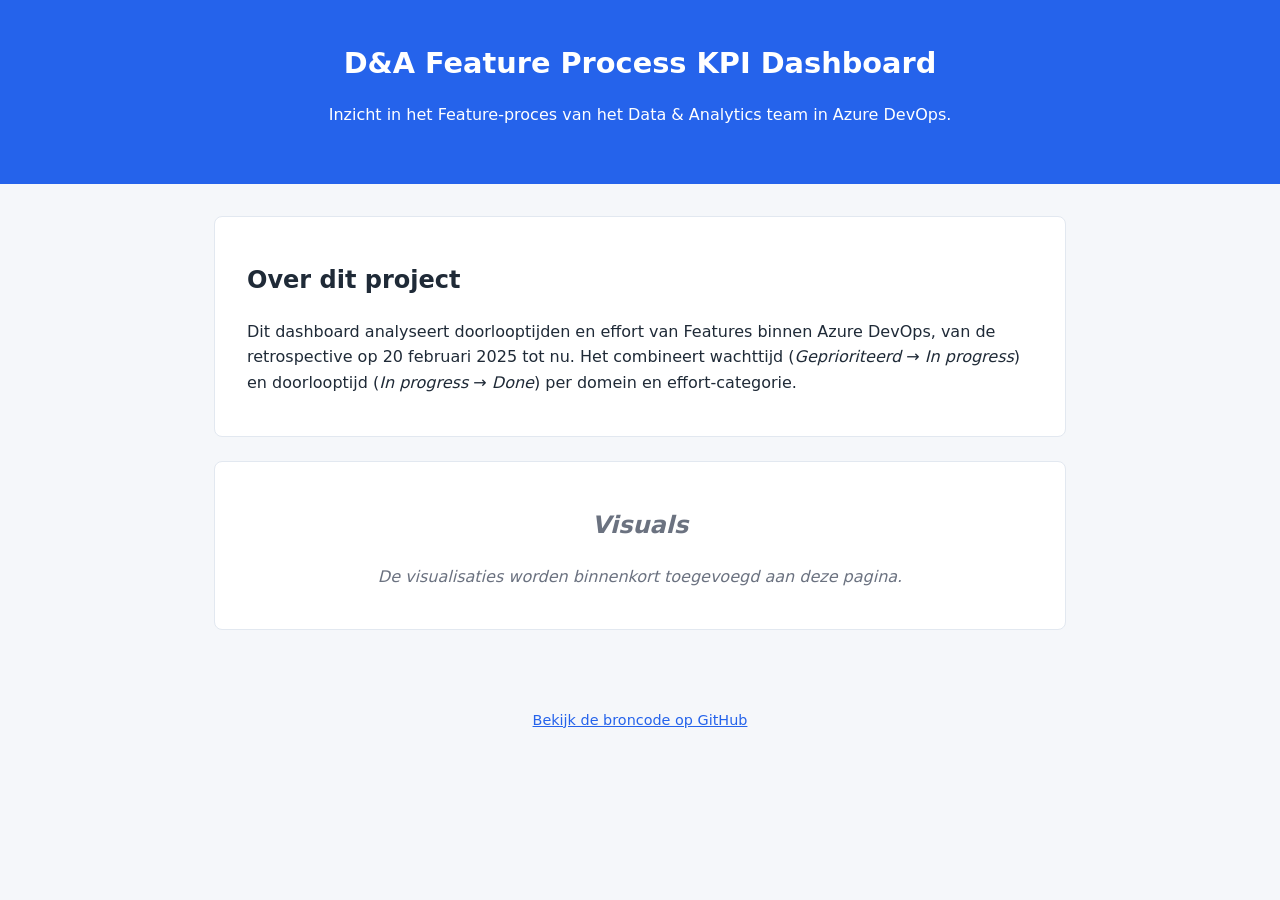
==== docs/index.html @ 0be003ab "Add GitHub pages" ====
<!DOCTYPE html>
<html lang="nl">
<head>
  <meta charset="UTF-8">
  <meta name="viewport" content="width=device-width, initial-scale=1.0">
  <title>D&A Feature Process KPI Dashboard</title>
  <link rel="stylesheet" href="assets/style.css">
</head>
<body>
  <header>
    <h1>D&amp;A Feature Process KPI Dashboard</h1>
    <p>Inzicht in het Feature-proces van het Data &amp; Analytics team in Azure DevOps.</p>
  </header>

  <main>
    <section class="card">
      <h2>Over dit project</h2>
      <p>
        Dit dashboard analyseert doorlooptijden en effort van Features binnen Azure DevOps,
        van de retrospective op 20 februari 2025 tot nu. Het combineert wachttijd
        (<em>Geprioriteerd</em> &rarr; <em>In progress</em>) en doorlooptijd
        (<em>In progress</em> &rarr; <em>Done</em>) per domein en effort-categorie.
      </p>
    </section>

    <section class="card placeholder">
      <h2>Visuals</h2>
      <p>De visualisaties worden binnenkort toegevoegd aan deze pagina.</p>
    </section>
  </main>

  <footer>
    <p>
      <a href="https://github.com/uashogeschoolutrecht/dena_KPI_Dashboard">Bekijk de broncode op GitHub</a>
    </p>
  </footer>
</body>
</html>
---- docs/assets/style.css ----
:root {
  --color-bg: #f5f7fa;
  --color-text: #1f2a37;
  --color-accent: #2563eb;
  --color-card-bg: #ffffff;
  --color-border: #e2e8f0;
}

* {
  box-sizing: border-box;
}

body {
  margin: 0;
  font-family: "Segoe UI", system-ui, sans-serif;
  background: var(--color-bg);
  color: var(--color-text);
  line-height: 1.6;
}

header {
  background: var(--color-accent);
  color: white;
  padding: 2.5rem 1.5rem;
  text-align: center;
}

header h1 {
  margin: 0 0 0.5rem;
  font-size: 1.8rem;
}

main {
  max-width: 900px;
  margin: 2rem auto;
  padding: 0 1.5rem;
  display: grid;
  gap: 1.5rem;
}

.card {
  background: var(--color-card-bg);
  border: 1px solid var(--color-border);
  border-radius: 8px;
  padding: 1.5rem 2rem;
}

.placeholder {
  text-align: center;
  color: #6b7280;
  font-style: italic;
}

footer {
  text-align: center;
  padding: 2rem 1rem;
  font-size: 0.9rem;
  color: #6b7280;
}

footer a {
  color: var(--color-accent);
}
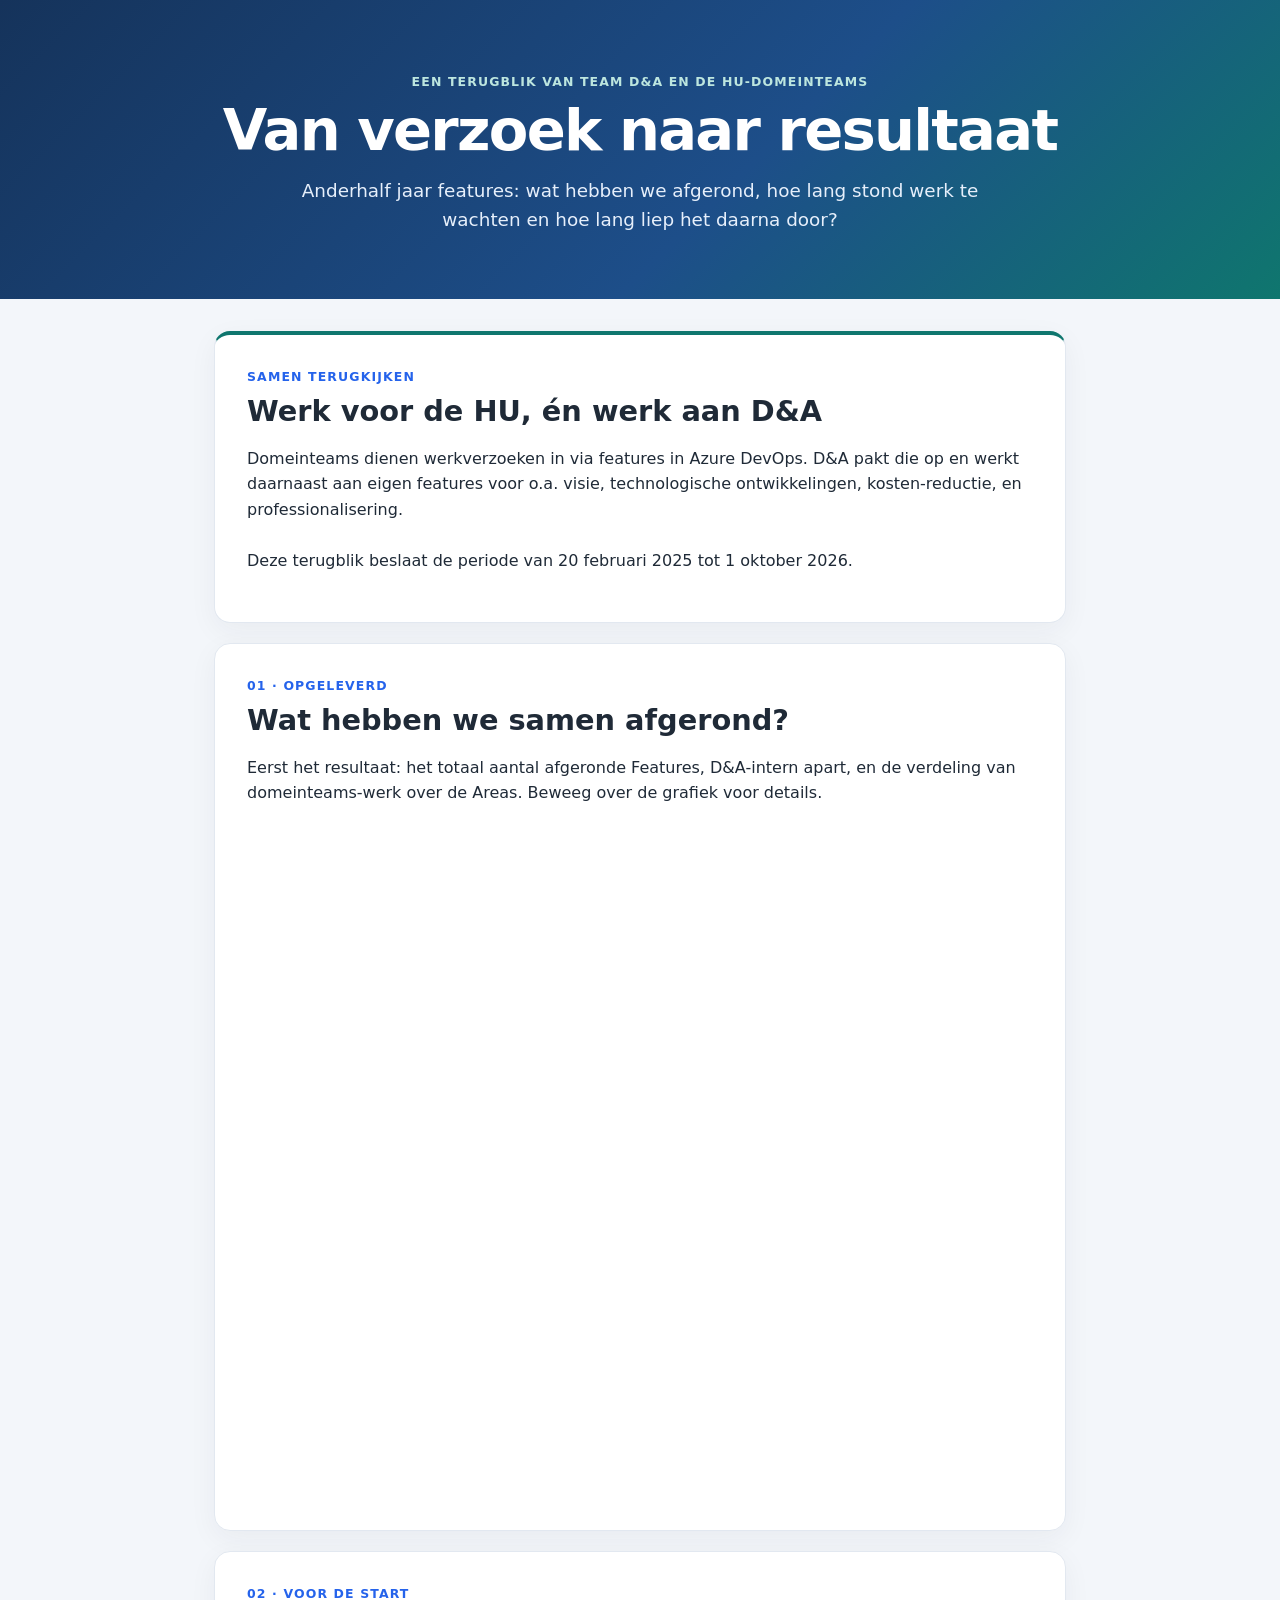
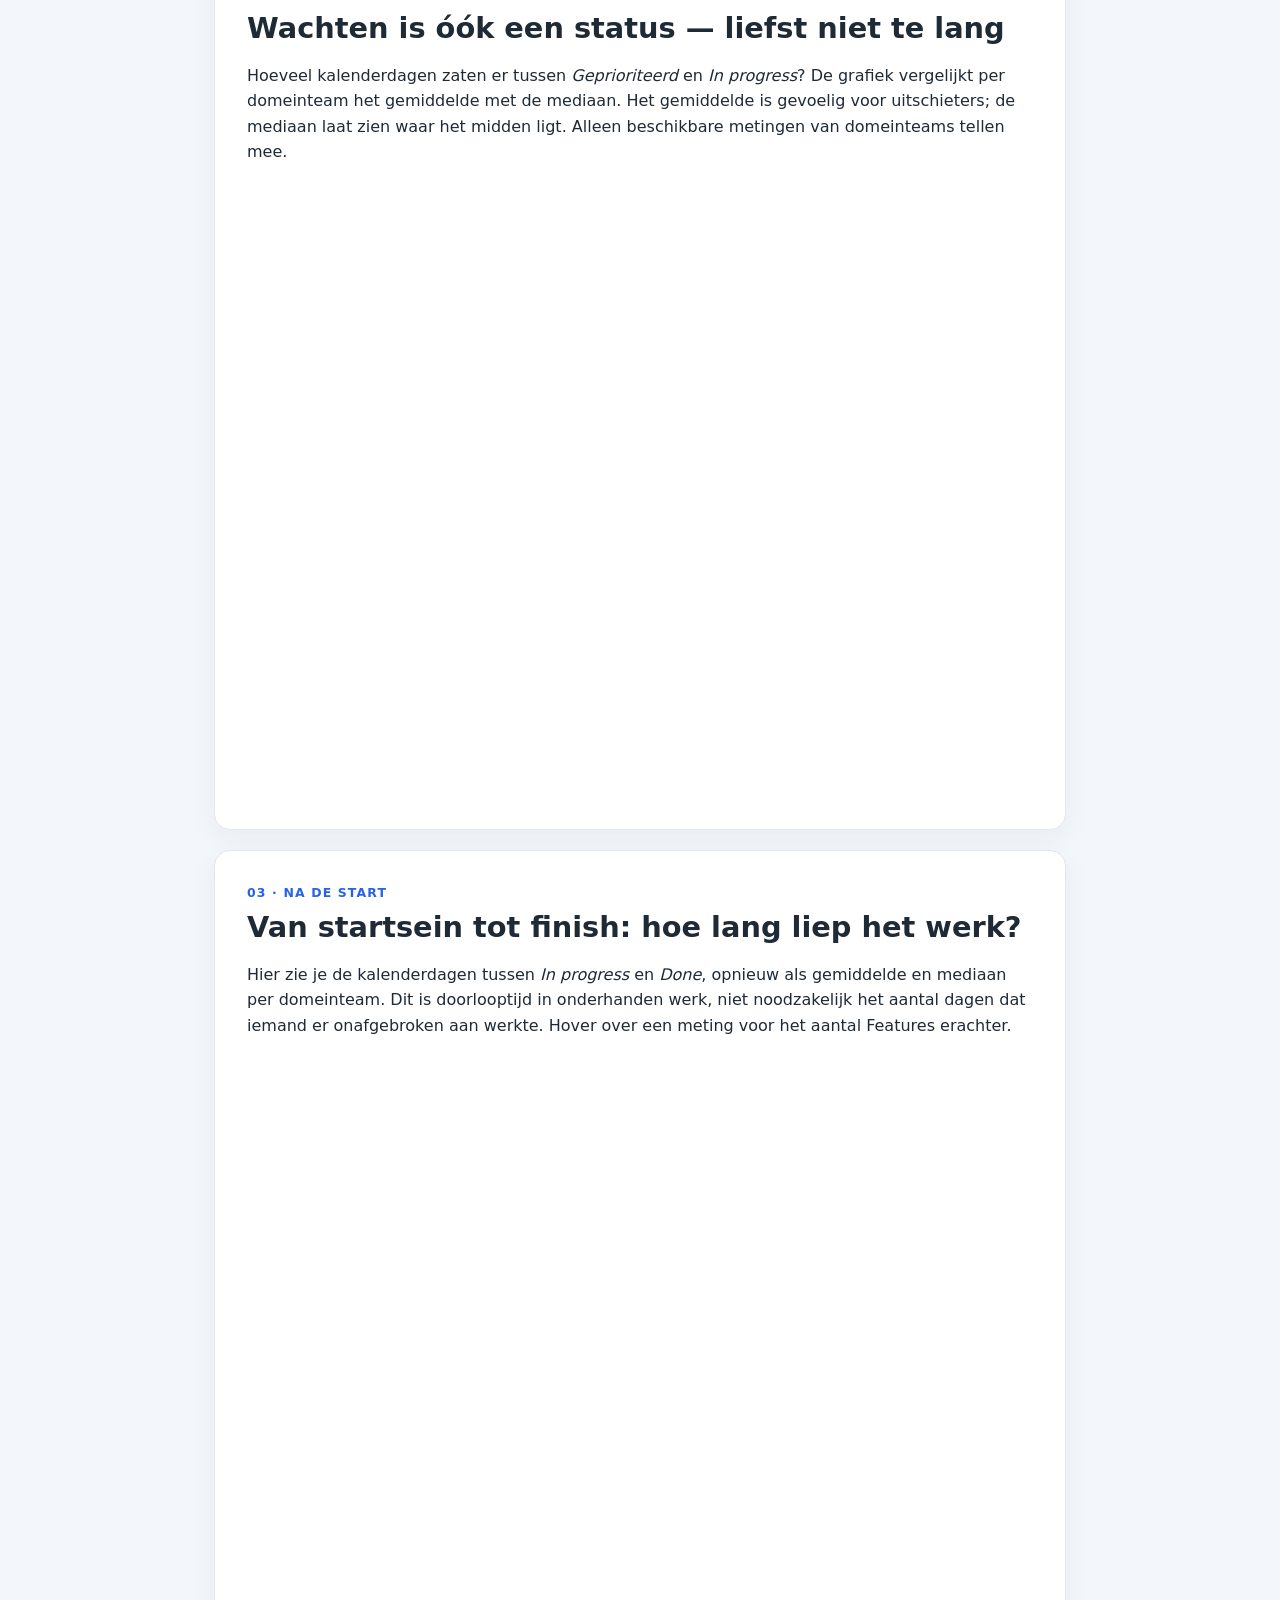
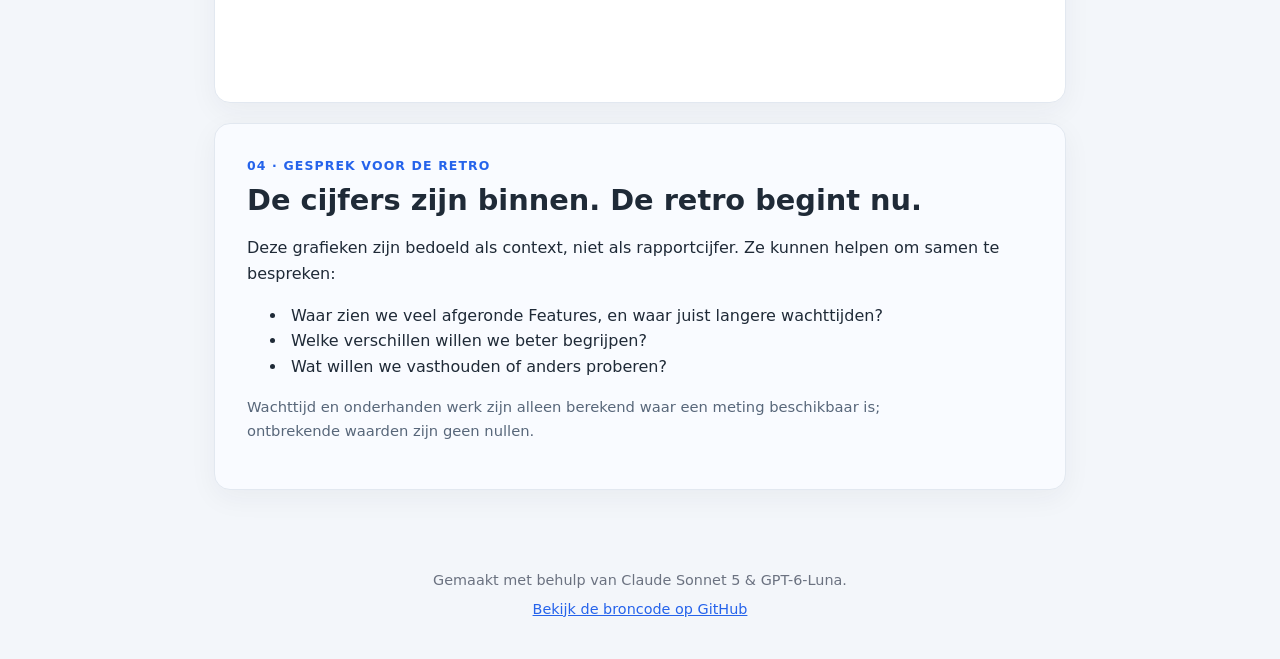
==== commit 552fd87c: "Storyline toegevoegd met eerste versie van grafieken" ====
--- a/docs/index.html
+++ b/docs/index.html
@@ -3,36 +3,77 @@
 <head>
   <meta charset="UTF-8">
   <meta name="viewport" content="width=device-width, initial-scale=1.0">
-  <title>D&A Feature Process KPI Dashboard</title>
+  <title>Van verzoek naar resultaat | D&A Feature-terugblik</title>
   <link rel="stylesheet" href="assets/style.css">
 </head>
 <body>
-  <header>
-    <h1>D&amp;A Feature Process KPI Dashboard</h1>
-    <p>Inzicht in het Feature-proces van het Data &amp; Analytics team in Azure DevOps.</p>
-  </header>
+    <header class="hero">
+      <p class="eyebrow">Een terugblik van Team D&amp;A en de HU-domeinteams</p>
+      <h1>Van verzoek naar resultaat</h1>
+      <p class="hero-copy">Anderhalf jaar features: wat hebben we afgerond, hoe lang stond werk te wachten en hoe lang liep het daarna door?</p>
+    </header>
 
-  <main>
-    <section class="card">
-      <h2>Over dit project</h2>
-      <p>
-        Dit dashboard analyseert doorlooptijden en effort van Features binnen Azure DevOps,
-        van de retrospective op 20 februari 2025 tot nu. Het combineert wachttijd
-        (<em>Geprioriteerd</em> &rarr; <em>In progress</em>) en doorlooptijd
-        (<em>In progress</em> &rarr; <em>Done</em>) per domein en effort-categorie.
-      </p>
-    </section>
+    <main>
+      <section class="intro card">
+        <p class="eyebrow">Samen terugkijken</p>
+        <h2>Werk voor de HU, én werk aan D&amp;A</h2>
+        <p>
+          Domeinteams dienen werkverzoeken in via features in Azure DevOps. D&amp;A pakt die op
+          en werkt daarnaast aan eigen features voor o.a. visie, technologische ontwikkelingen, kosten-reductie,  en professionalisering.
+          <br><br>
+          Deze terugblik beslaat de periode van 20 februari 2025 tot 1 oktober 2026. 
+        </p>
+      </section>
 
-    <section class="card placeholder">
-      <h2>Visuals</h2>
-      <p>De visualisaties worden binnenkort toegevoegd aan deze pagina.</p>
-    </section>
-  </main>
+      <section class="card" id="afgerond">
+        <p class="eyebrow">01 · Opgeleverd</p>
+        <h2>Wat hebben we samen afgerond?</h2>
+        <p>
+          Eerst het resultaat: het totaal aantal afgeronde Features, D&amp;A-intern apart,
+          en de verdeling van domeinteams-werk over de Areas. Beweeg over de grafiek voor details.
+        </p>
+        <iframe src="assets/charts/features_completed.html" title="Afgeronde Features: totaal, D&amp;A-intern en per domeinteam" loading="lazy" scrolling="no"></iframe>
+      </section>
 
-  <footer>
-    <p>
-      <a href="https://github.com/uashogeschoolutrecht/dena_KPI_Dashboard">Bekijk de broncode op GitHub</a>
-    </p>
-  </footer>
-</body>
-</html>
+      <section class="card" id="wachttijd">
+        <p class="eyebrow">02 · Voor de start</p>
+        <h2>Wachten is óók een status — liefst niet te lang</h2>
+        <p>
+          Hoeveel kalenderdagen zaten er tussen <em>Geprioriteerd</em> en <em>In progress</em>?
+          De grafiek vergelijkt per domeinteam het gemiddelde met de mediaan. Het gemiddelde
+          is gevoelig voor uitschieters; de mediaan laat zien waar het midden ligt. Alleen
+          beschikbare metingen van domeinteams tellen mee.
+        </p>
+        <iframe src="assets/charts/waiting_time_by_area.html" title="Gemiddelde en mediane wachttijd per domeinteam" loading="lazy" scrolling="no"></iframe>
+      </section>
+
+      <section class="card" id="onderhanden">
+        <p class="eyebrow">03 · Na de start</p>
+        <h2>Van startsein tot finish: hoe lang liep het werk?</h2>
+        <p>
+          Hier zie je de kalenderdagen tussen <em>In progress</em> en <em>Done</em>, opnieuw
+          als gemiddelde en mediaan per domeinteam. Dit is doorlooptijd in onderhanden werk,
+          niet noodzakelijk het aantal dagen dat iemand er onafgebroken aan werkte. Hover
+          over een meting voor het aantal Features erachter.
+        </p>
+        <iframe src="assets/charts/wip_duration_by_area.html" title="Gemiddelde en mediane duur onderhanden werk per domeinteam" loading="lazy" scrolling="no"></iframe>
+      </section>
+
+      <section class="card reflection">
+        <p class="eyebrow">04 · Gesprek voor de retro</p>
+        <h2>De cijfers zijn binnen. De retro begint nu.</h2>
+        <p>Deze grafieken zijn bedoeld als context, niet als rapportcijfer. Ze kunnen helpen om samen te bespreken:</p>
+        <ul>
+          <li>Waar zien we veel afgeronde Features, en waar juist langere wachttijden?</li>
+          <li>Welke verschillen willen we beter begrijpen?</li>
+          <li>Wat willen we vasthouden of anders proberen?</li>
+        </ul>
+        <p class="note">Wachttijd en onderhanden werk zijn alleen berekend waar een meting beschikbaar is; ontbrekende waarden zijn geen nullen.</p>
+      </section>
+    </main>
+
+    <footer>
+      <p>Gemaakt met behulp van Claude Sonnet 5 & GPT-6-Luna.</p>
+      <p><a href="https://github.com/uashogeschoolutrecht/dena_KPI_Dashboard">Bekijk de broncode op GitHub</a></p>
+    </footer>
+  </body>
--- a/docs/assets/style.css
+++ b/docs/assets/style.css
@@ -51,6 +51,12 @@
   font-style: italic;
 }
 
+iframe {
+  width: 100%;
+  height: 480px;
+  border: none;
+}
+
 footer {
   text-align: center;
   padding: 2rem 1rem;
@@ -61,3 +67,87 @@
 footer a {
   color: var(--color-accent);
 }
+
+/* Retrospective dashboard presentation */
+body {
+  background: #f3f6fa;
+}
+
+.hero {
+  padding: 4.5rem 1.5rem 4rem;
+  color: #fff;
+  text-align: center;
+  background: linear-gradient(135deg, #15335b 0%, #1d4e89 58%, #0f766e 100%);
+}
+
+.hero h1 {
+  margin: 0.35rem 0 0.75rem;
+  font-size: clamp(2.2rem, 5vw, 3.6rem);
+  line-height: 1.12;
+  letter-spacing: -0.03em;
+}
+
+.hero-copy {
+  max-width: 720px;
+  margin: 0 auto;
+  color: #e6effb;
+  font-size: 1.15rem;
+}
+
+.eyebrow {
+  margin: 0 0 0.45rem;
+  color: var(--color-accent);
+  font-size: 0.78rem;
+  font-weight: 700;
+  letter-spacing: 0.09em;
+  text-transform: uppercase;
+}
+
+.hero .eyebrow { color: #bde6df; }
+
+main {
+  width: min(100% - 2rem, 1000px);
+  margin: 2rem auto 3rem;
+  gap: 1.25rem;
+}
+
+.card {
+  overflow: hidden;
+  padding: clamp(1.25rem, 3vw, 2rem);
+  border-radius: 16px;
+  box-shadow: 0 8px 28px rgb(31 42 55 / 5%);
+}
+
+.card h2 {
+  margin: 0 0 0.5rem;
+  font-size: clamp(1.35rem, 3vw, 1.8rem);
+  line-height: 1.25;
+}
+
+.card p { max-width: 78ch; }
+.card .eyebrow { margin-top: 0; }
+.intro { border-top: 4px solid #0f766e; }
+.reflection { background: #f9fbff; }
+.reflection li { padding-left: 0.25rem; }
+.note { color: #58677a; font-size: 0.92rem; }
+
+iframe {
+  height: 600px;
+  margin-top: 0.5rem;
+}
+
+#afgerond iframe { height: 660px; }
+
+footer {
+  padding: 1.5rem 1rem 2rem;
+}
+
+footer p { margin: 0.4rem; }
+footer a:hover { color: #1746a2; }
+
+@media (max-width: 640px) {
+  .hero { padding: 3rem 1.25rem; }
+  main { width: min(100% - 1rem, 1000px); margin-top: 1rem; }
+  .card { border-radius: 12px; }
+  iframe, #afgerond iframe { height: 620px; }
+}
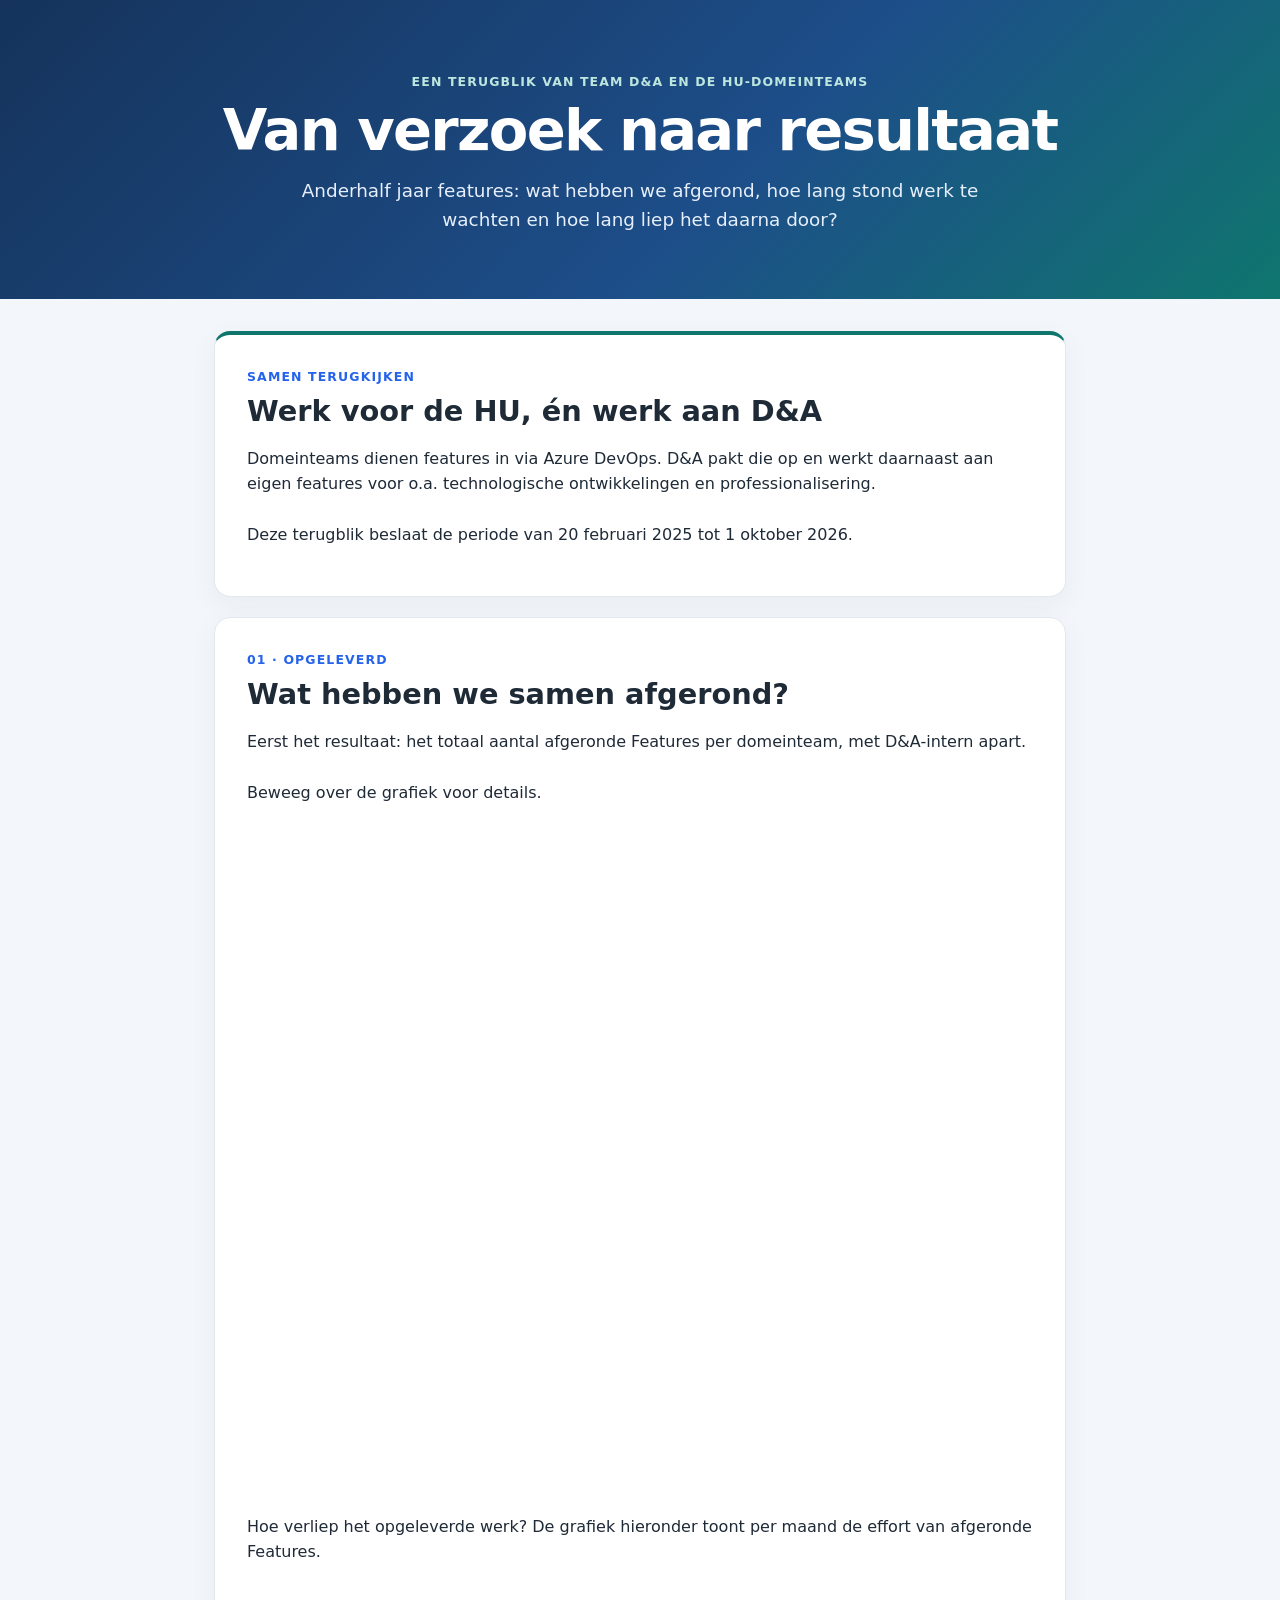
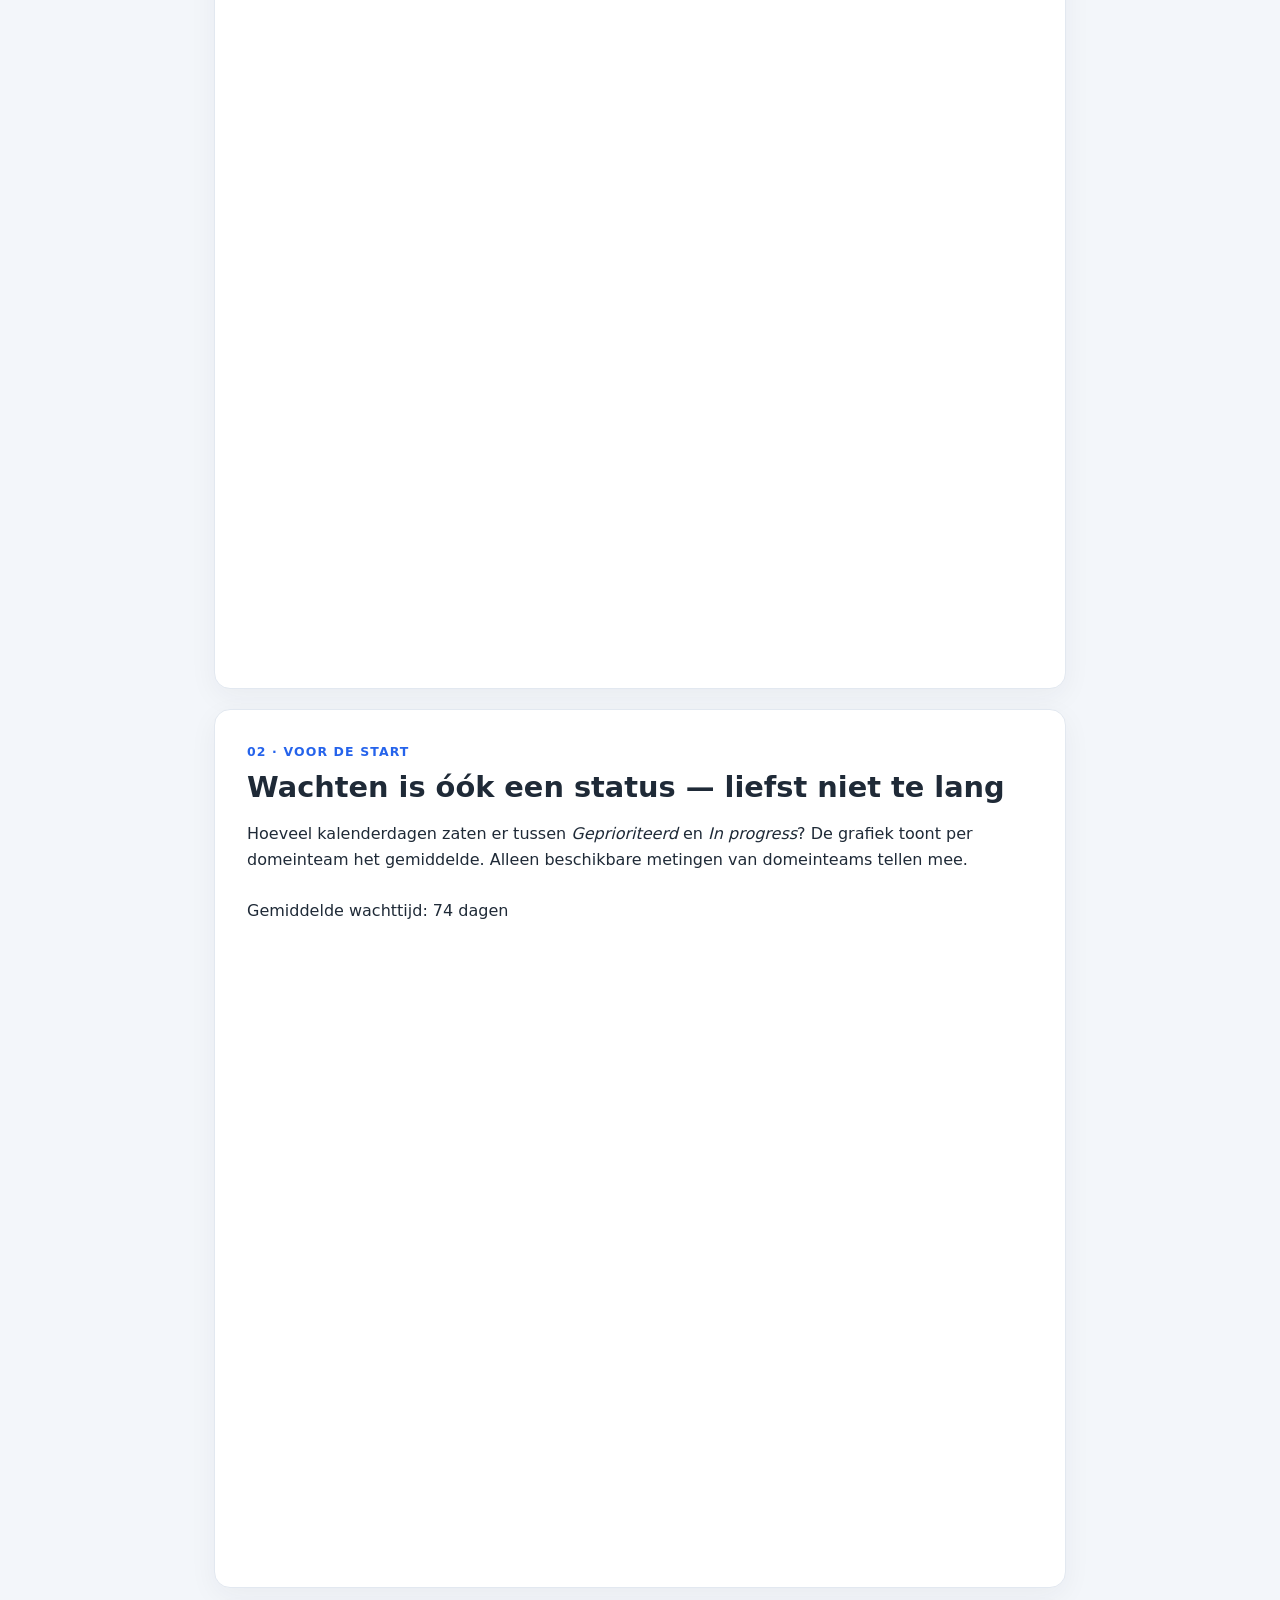
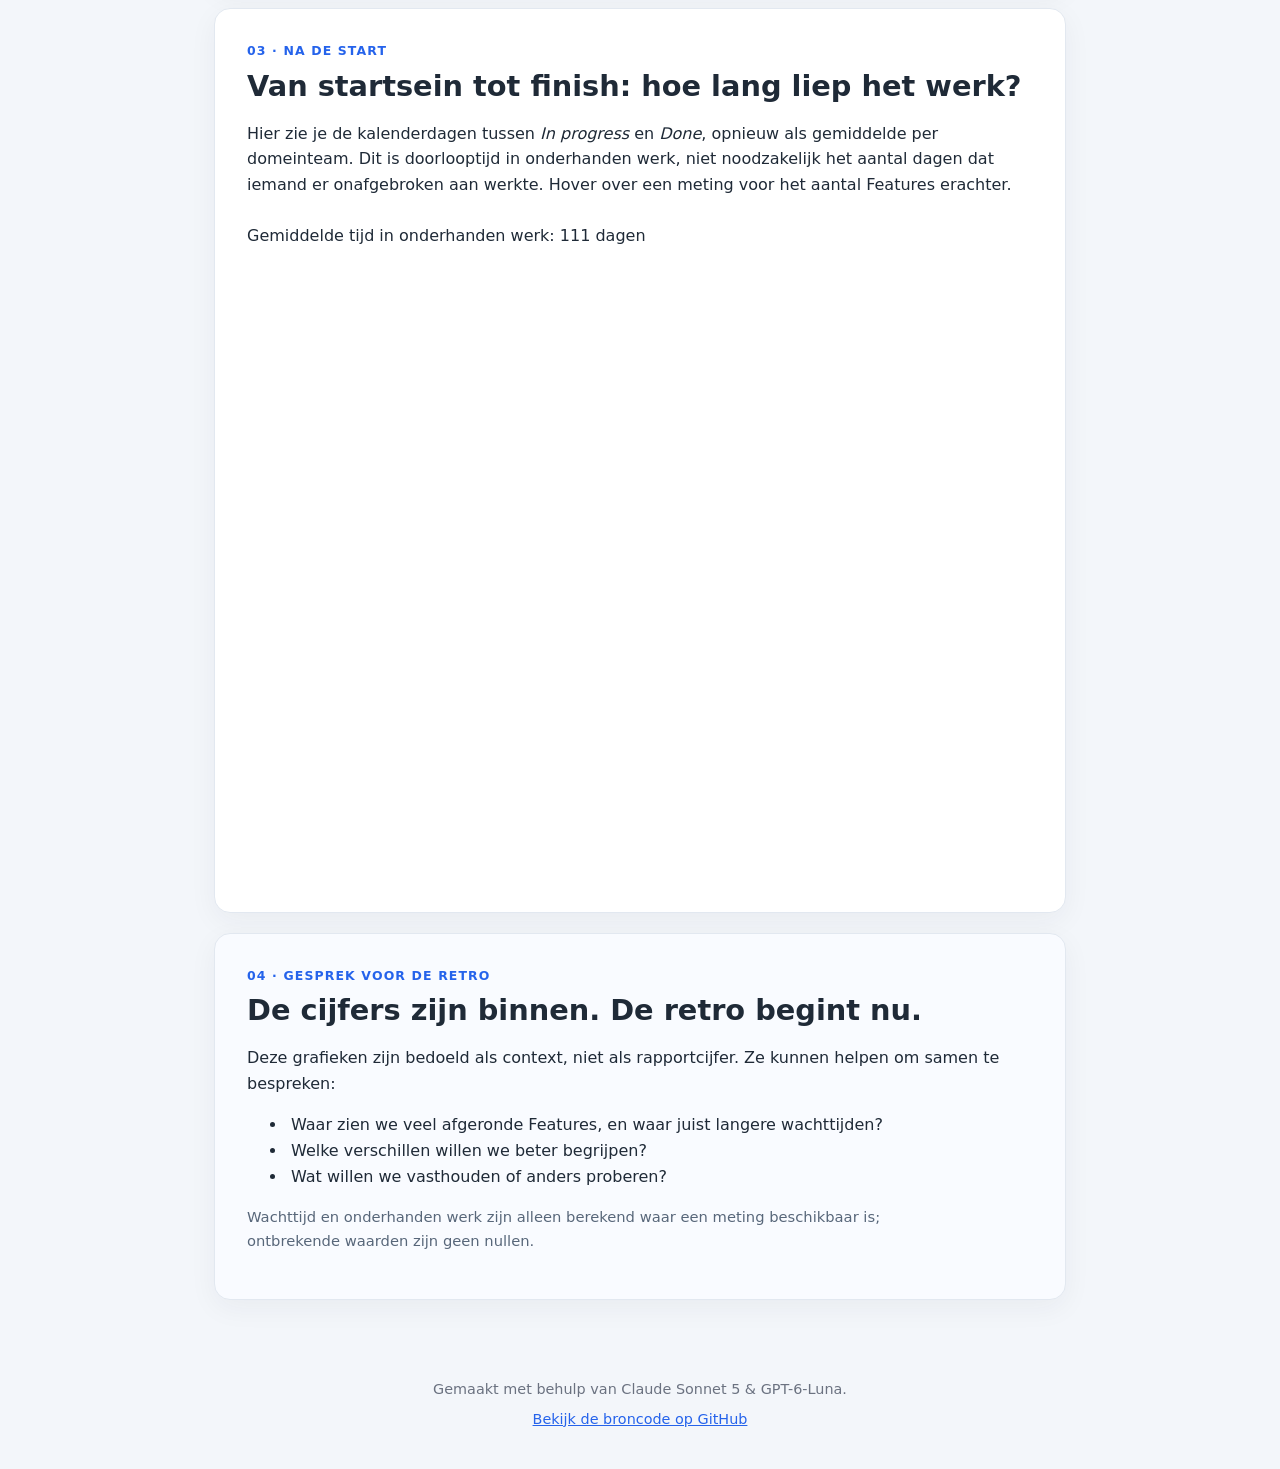
==== commit cd14c6fc: "zie teams comment :)" ====
--- a/docs/index.html
+++ b/docs/index.html
@@ -18,8 +18,8 @@
         <p class="eyebrow">Samen terugkijken</p>
         <h2>Werk voor de HU, én werk aan D&amp;A</h2>
         <p>
-          Domeinteams dienen werkverzoeken in via features in Azure DevOps. D&amp;A pakt die op
-          en werkt daarnaast aan eigen features voor o.a. visie, technologische ontwikkelingen, kosten-reductie,  en professionalisering.
+          Domeinteams dienen features in via Azure DevOps. D&amp;A pakt die op
+          en werkt daarnaast aan eigen features voor o.a. technologische ontwikkelingen en professionalisering.
           <br><br>
           Deze terugblik beslaat de periode van 20 februari 2025 tot 1 oktober 2026. 
         </p>
@@ -29,10 +29,15 @@
         <p class="eyebrow">01 · Opgeleverd</p>
         <h2>Wat hebben we samen afgerond?</h2>
         <p>
-          Eerst het resultaat: het totaal aantal afgeronde Features, D&amp;A-intern apart,
-          en de verdeling van domeinteams-werk over de Areas. Beweeg over de grafiek voor details.
+          Eerst het resultaat: het totaal aantal afgeronde Features per domeinteam, met D&amp;A-intern apart. 
+          <br><br>
+          Beweeg over de grafiek voor details.
         </p>
         <iframe src="assets/charts/features_completed.html" title="Afgeronde Features: totaal, D&amp;A-intern en per domeinteam" loading="lazy" scrolling="no"></iframe>
+        <p>
+          Hoe verliep het opgeleverde werk? De grafiek hieronder toont per maand de effort van afgeronde Features.
+        </p>
+        <iframe src="assets/charts/closed_effort_per_month.html" title="Gesloten effort per maand" loading="lazy" scrolling="no"></iframe>
       </section>
 
       <section class="card" id="wachttijd">
@@ -40,9 +45,10 @@
         <h2>Wachten is óók een status — liefst niet te lang</h2>
         <p>
           Hoeveel kalenderdagen zaten er tussen <em>Geprioriteerd</em> en <em>In progress</em>?
-          De grafiek vergelijkt per domeinteam het gemiddelde met de mediaan. Het gemiddelde
-          is gevoelig voor uitschieters; de mediaan laat zien waar het midden ligt. Alleen
+          De grafiek toont per domeinteam het gemiddelde. Alleen
           beschikbare metingen van domeinteams tellen mee.
+          <br><br>
+          Gemiddelde wachttijd: 74 dagen
         </p>
         <iframe src="assets/charts/waiting_time_by_area.html" title="Gemiddelde en mediane wachttijd per domeinteam" loading="lazy" scrolling="no"></iframe>
       </section>
@@ -52,9 +58,11 @@
         <h2>Van startsein tot finish: hoe lang liep het werk?</h2>
         <p>
           Hier zie je de kalenderdagen tussen <em>In progress</em> en <em>Done</em>, opnieuw
-          als gemiddelde en mediaan per domeinteam. Dit is doorlooptijd in onderhanden werk,
+          als gemiddelde per domeinteam. Dit is doorlooptijd in onderhanden werk,
           niet noodzakelijk het aantal dagen dat iemand er onafgebroken aan werkte. Hover
           over een meting voor het aantal Features erachter.
+          <br><br>
+          Gemiddelde tijd in onderhanden werk: 111 dagen
         </p>
         <iframe src="assets/charts/wip_duration_by_area.html" title="Gemiddelde en mediane duur onderhanden werk per domeinteam" loading="lazy" scrolling="no"></iframe>
       </section>
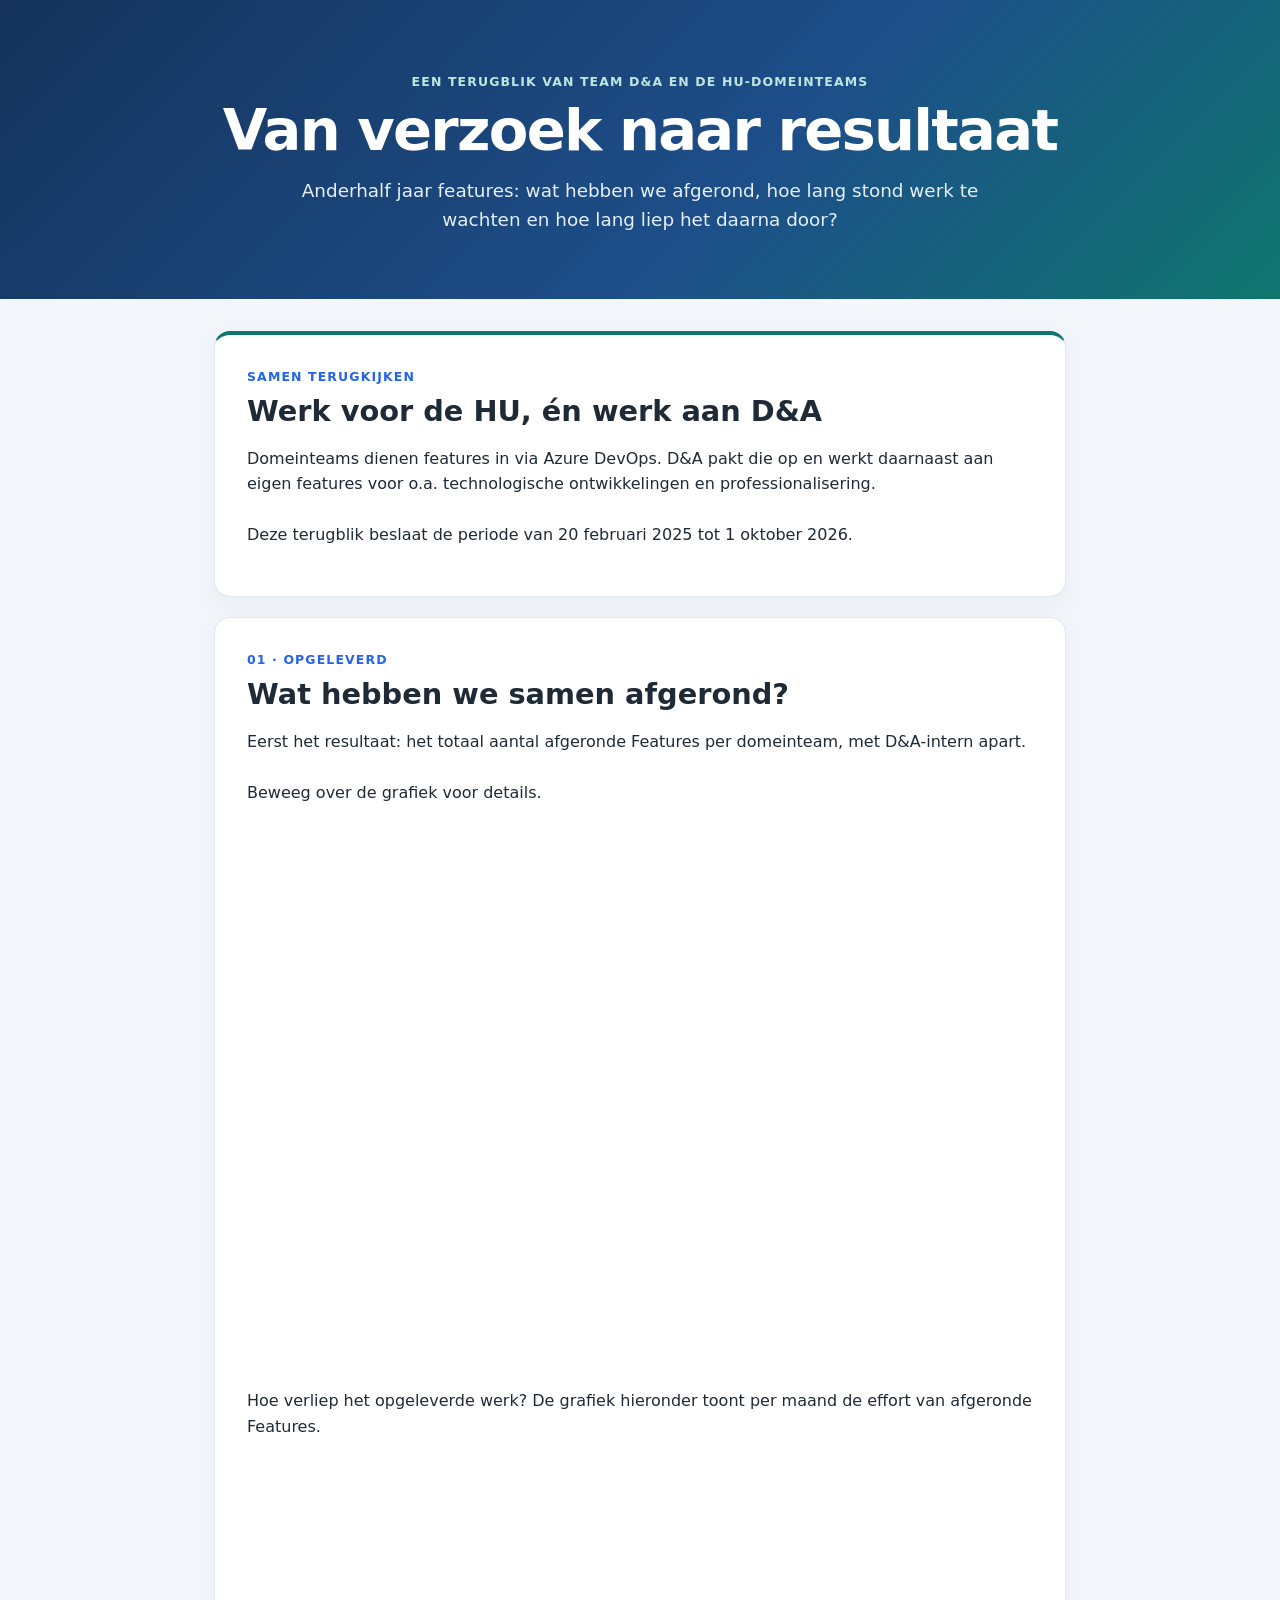
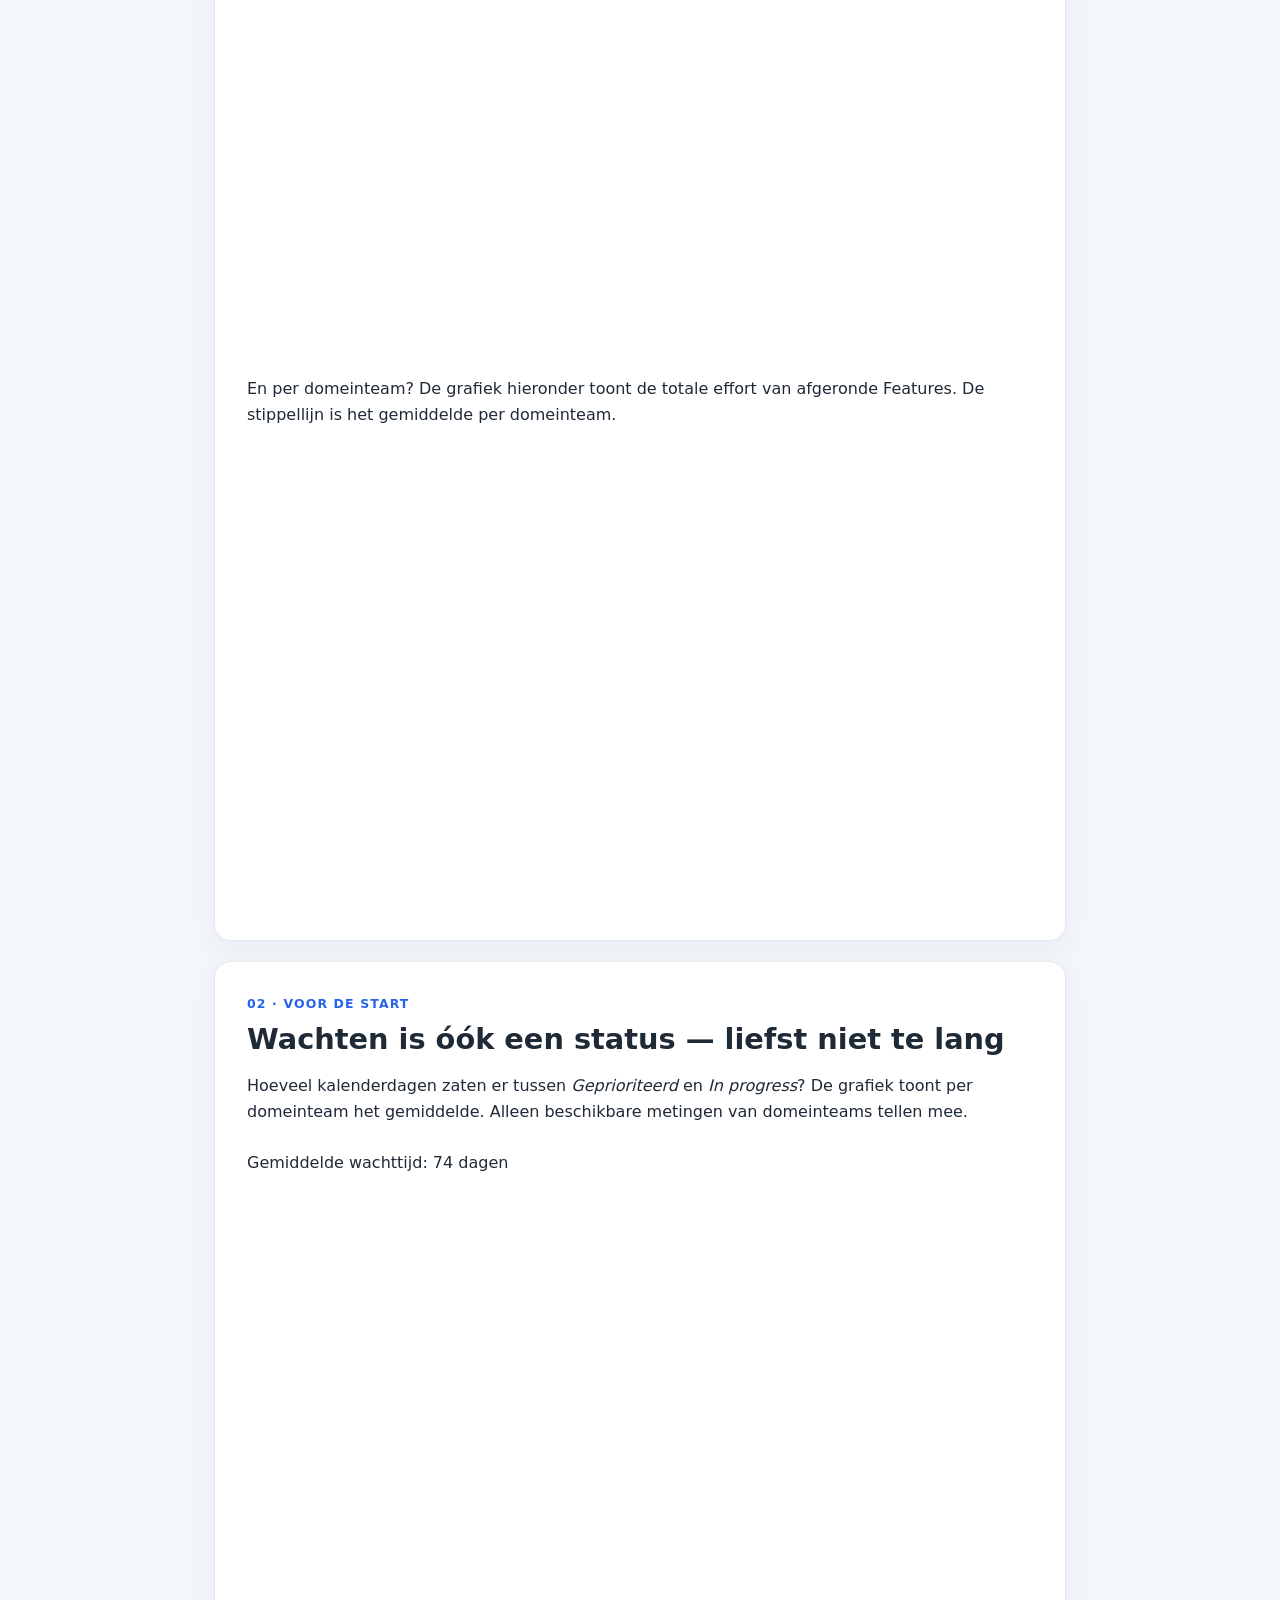
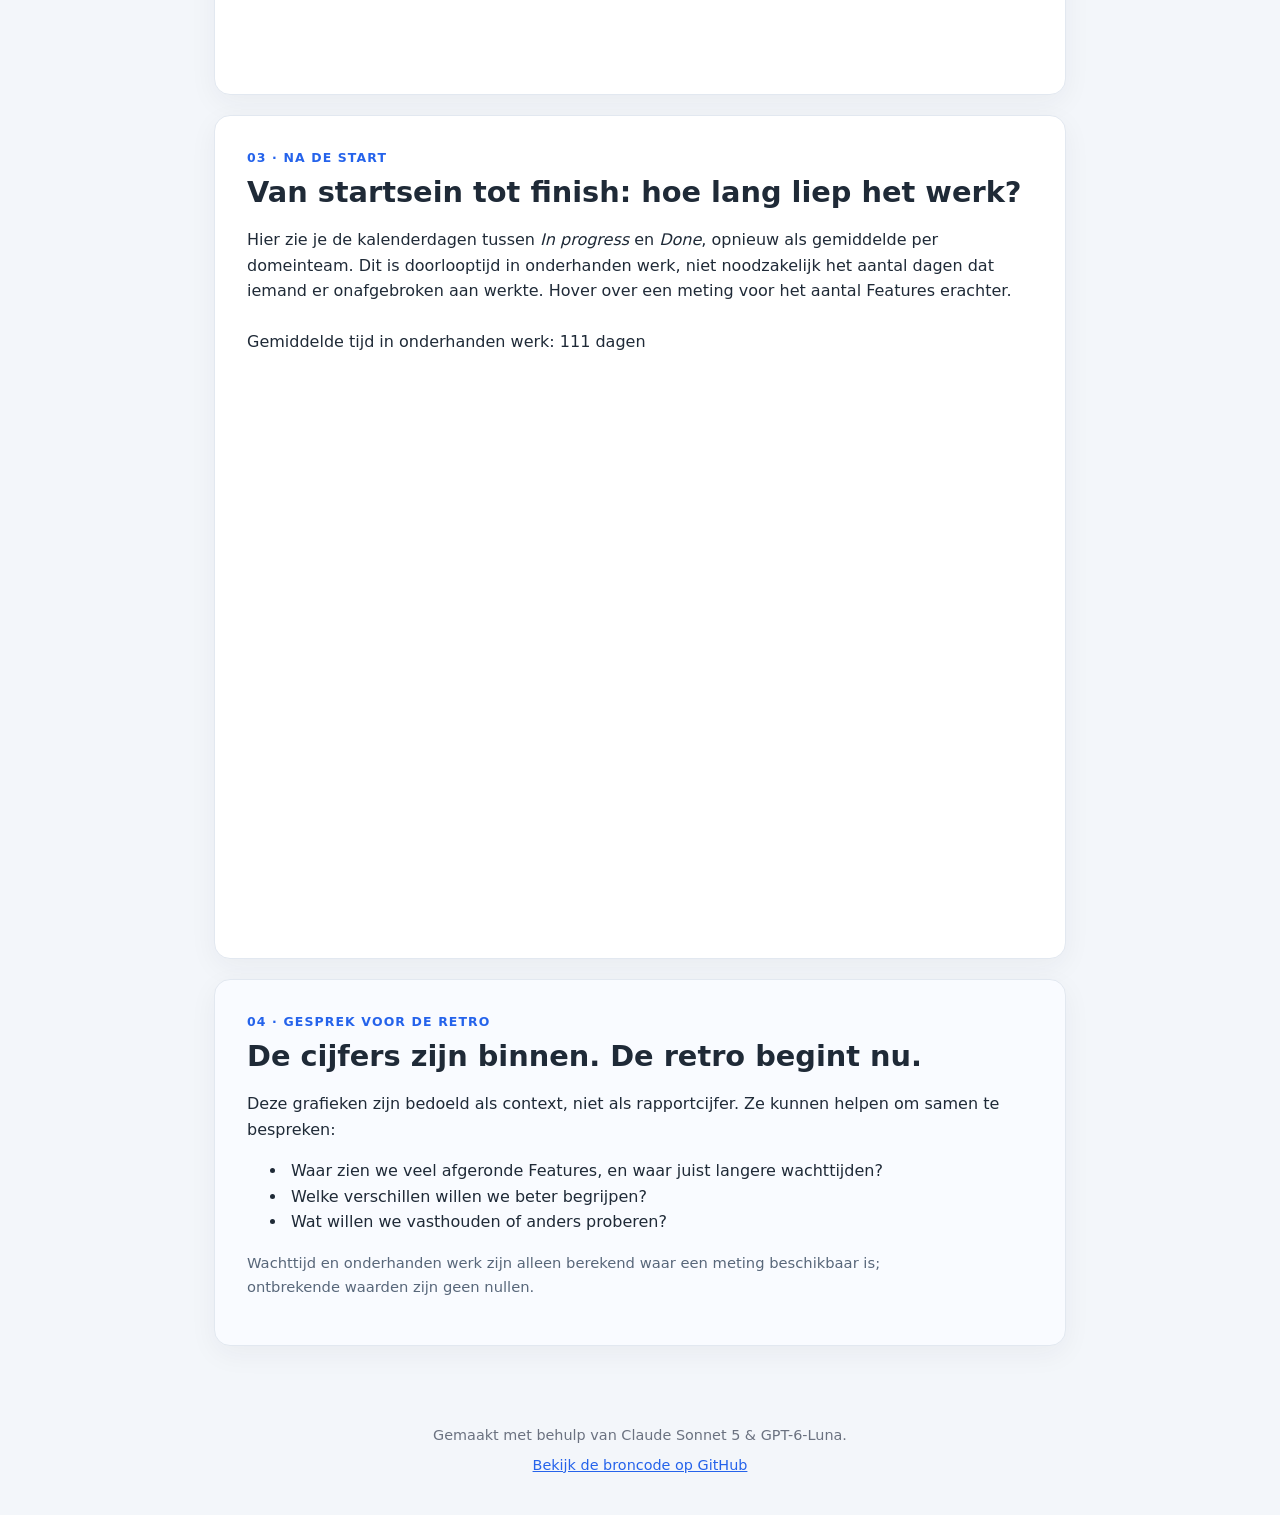
==== commit 0dd29242: "Add new graph with effort per team + make visuals more appealing" ====
--- a/docs/index.html
+++ b/docs/index.html
@@ -38,6 +38,10 @@
           Hoe verliep het opgeleverde werk? De grafiek hieronder toont per maand de effort van afgeronde Features.
         </p>
         <iframe src="assets/charts/closed_effort_per_month.html" title="Gesloten effort per maand" loading="lazy" scrolling="no"></iframe>
+        <p>
+          En per domeinteam? De grafiek hieronder toont de totale effort van afgeronde Features. De stippellijn is het gemiddelde per domeinteam.
+        </p>
+        <iframe src="assets/charts/closed_effort_by_area.html" title="Totale effort van afgeronde Features per domeinteam" loading="lazy" scrolling="no"></iframe>
       </section>
 
       <section class="card" id="wachttijd">
--- a/docs/assets/style.css
+++ b/docs/assets/style.css
@@ -132,11 +132,17 @@
 .note { color: #58677a; font-size: 0.92rem; }
 
 iframe {
-  height: 600px;
+  display: block;
+  height: 560px;
   margin-top: 0.5rem;
 }
 
-#afgerond iframe { height: 660px; }
+/* Chart height (set in notebook) + ~20px body margin */
+iframe[src*="features_completed"] { height: 550px; }
+iframe[src*="closed_effort_per_month"] { height: 505px; }
+iframe[src*="closed_effort_by_area"] { height: 465px; }
+iframe[src*="waiting_time_by_area"] { height: 470px; }
+iframe[src*="wip_duration_by_area"] { height: 555px; }
 
 footer {
   padding: 1.5rem 1rem 2rem;
@@ -149,5 +155,4 @@
   .hero { padding: 3rem 1.25rem; }
   main { width: min(100% - 1rem, 1000px); margin-top: 1rem; }
   .card { border-radius: 12px; }
-  iframe, #afgerond iframe { height: 620px; }
 }
